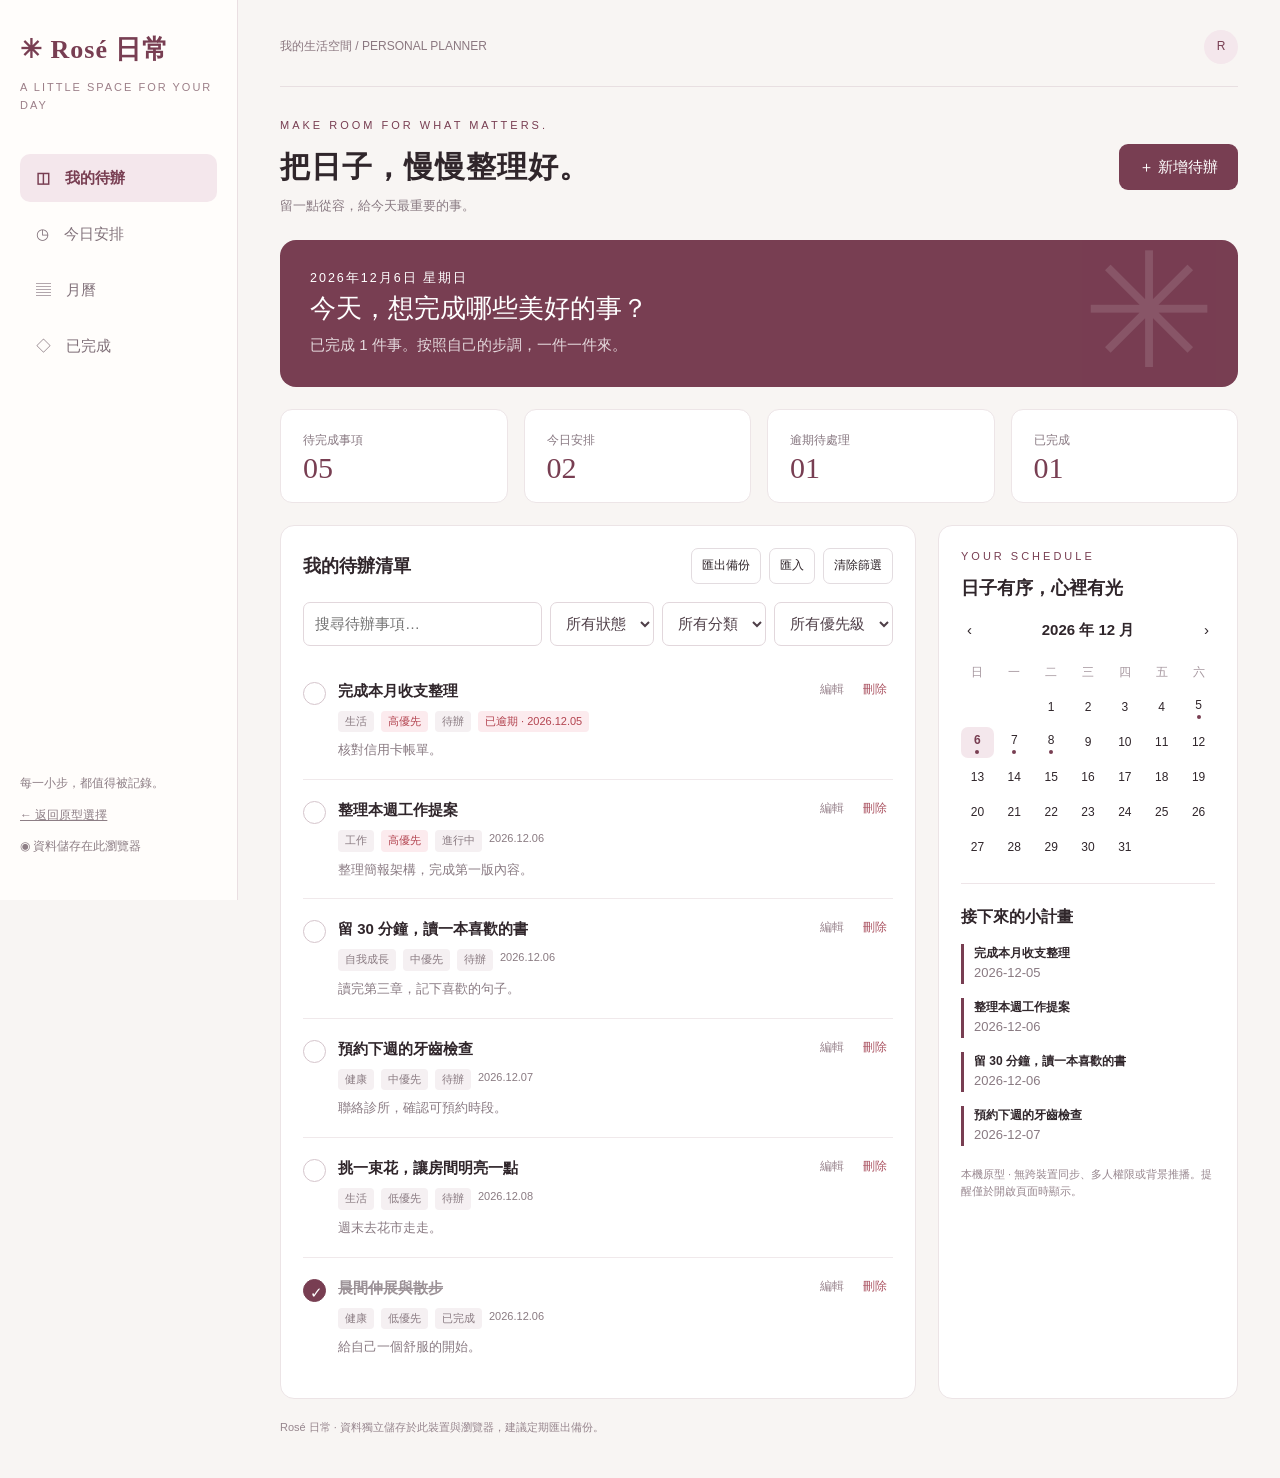
==== b/index.html @ 1c5a9a85 "Add files via upload" ====
<!doctype html><html lang="zh-Hant"><head><meta charset="UTF-8"><meta name="viewport" content="width=device-width,initial-scale=1"><meta name="theme-color" content="#783e52"><title>Rosé 日常｜個人待辦管理</title><link rel="stylesheet" href="style.css"><script src="app.js" defer></script></head><body data-app="b"></body></html>
---- b/style.css ----
*{box-sizing:border-box}body{margin:0;background:#f8f5f3;color:#30262b;font:15px/1.6 'Segoe UI','Microsoft JhengHei',sans-serif}button,input,select,textarea{font:inherit}button,a,input,select,textarea{outline-offset:4px}button{cursor:pointer}button,a{touch-action:manipulation}button{border:0;background:none;color:inherit}a{color:inherit}aside{position:fixed;inset:0 auto 0 0;width:238px;background:#fffdfb;border-right:1px solid #eadfe2;padding:32px 20px;display:flex;flex-direction:column;gap:12px}.logo{font:600 26px Georgia,serif;letter-spacing:1px;color:var(--accent)}.brand-note{font-size:11px;letter-spacing:2px;color:#9c7f88;margin-bottom:28px}nav{display:grid;gap:8px}nav button{text-align:left;padding:12px 16px;border-radius:10px;color:#807079}nav button.active{background:var(--soft);color:var(--accent);font-weight:700}.side-bottom{margin-top:auto;font-size:12px;color:#8d7e85}.side-bottom a{display:block;margin-top:12px}main{margin-left:238px;padding:30px 42px;max-width:1600px}.topbar{display:flex;justify-content:space-between;align-items:center;color:#8b7880;font-size:12px;border-bottom:1px solid #e8dfe1;padding-bottom:22px}.avatar{width:34px;height:34px;display:grid;place-items:center;border-radius:50%;background:var(--soft);color:var(--accent)}header{display:flex;justify-content:space-between;align-items:center;margin:30px 0 24px;gap:18px}h1{font-size:30px;letter-spacing:1px;margin:0 0 5px}h2{font-size:18px;margin:0}h3{margin:0;font-size:16px}.muted{color:#897a82;font-size:13px}.eyebrow{font-size:11px;color:var(--accent);letter-spacing:3px;margin-bottom:8px}.primary{background:var(--accent);color:white;padding:11px 20px;border-radius:9px;white-space:nowrap}.hero{background:var(--accent);color:#fff;border-radius:16px;padding:25px 30px;display:flex;justify-content:space-between;align-items:center;position:relative;overflow:hidden}.hero:after{content:'✳';font-size:160px;line-height:1;opacity:.12;position:absolute;right:22px;top:-8px}.hero h2{font:26px/1.5 Georgia,'Microsoft JhengHei',serif}.hero p{opacity:.8;margin:5px 0}.hero small{letter-spacing:2px}.stats{display:grid;grid-template-columns:repeat(4,1fr);gap:16px;margin:22px 0}.stat{background:white;border:1px solid #ede5e7;border-radius:12px;padding:17px 22px}.stat strong{display:block;font:30px Georgia,serif;color:var(--accent)}.stat span{font-size:12px;color:#877780}.layout{display:grid;grid-template-columns:minmax(0,1fr) 300px;gap:22px}.panel{background:white;border:1px solid #ece4e6;border-radius:14px;padding:22px}.panel-head{display:flex;justify-content:space-between;align-items:center;margin-bottom:18px;gap:10px}.toolbar{display:flex;flex-wrap:wrap;gap:8px;margin:15px 0}.toolbar input{flex:1;min-width:140px}input,select,textarea{border:1px solid #e2d7dc;background:#fff;border-radius:7px;padding:9px 11px;color:#4f3f48;min-width:0}select{max-width:100%}.task{display:flex;gap:12px;padding:18px 0;border-bottom:1px solid #f0e9eb;align-items:flex-start}.task:last-child{border-bottom:0}.check{border:1px solid #d5c5cc;border-radius:50%;width:23px;height:23px;flex-shrink:0;margin-top:3px;color:var(--accent)}.check.done{background:var(--accent);color:white;border-color:var(--accent)}.task-body{flex:1;min-width:0}.task-title{font-weight:600;text-align:left;padding:0;word-break:break-word}.completed .task-title{text-decoration:line-through;color:#9c9297}.meta{display:flex;gap:7px;flex-wrap:wrap;margin-top:8px;font-size:11px;color:#8a7b82}.tag{border-radius:4px;padding:2px 7px;background:#f5f0f2}.high,.overdue{color:#b34450;background:#fcebee}.community-國聚之碩{color:#396baf;background:#e9f0fb}.community-玉京名廈{color:#69737d;background:#edf0f3}.community-厚禮{color:#3e8063;background:#e6f2eb}.owner{color:#c23f48;background:#ffebed}.actions{display:flex;gap:7px;font-size:12px;color:#9b8790}.delete{color:#ac5664}.calendar-head{display:flex;align-items:center;justify-content:space-between;margin:14px 0}.calendar{display:grid;grid-template-columns:repeat(7,minmax(0,1fr));gap:4px;text-align:center;font-size:12px}.calendar .weekday{color:#a6979f;padding:6px 0}.day{border-radius:7px;min-height:31px;padding:4px 0;position:relative}.day.today{background:var(--soft);color:var(--accent);font-weight:700}.day.selected{outline:2px solid var(--accent)}.day.has:after{content:'';display:block;width:4px;height:4px;background:var(--accent);border-radius:50%;margin:auto}.side-card{margin-top:20px;padding-top:20px;border-top:1px solid #eee5e8}.reminder{font-size:12px;margin-top:14px;border-left:3px solid var(--accent);padding-left:10px}.notice{font-size:11px;color:#97868e;margin-top:20px}.empty{text-align:center;color:#9e8a94;padding:50px 10px}.calendar.large .day{min-height:90px;text-align:left;padding:8px;border:1px solid #efe7e9}.calendar.large .day small{display:block;font-size:10px;white-space:nowrap;overflow:hidden;text-overflow:ellipsis;color:var(--accent)}dialog{border:0;border-radius:16px;padding:28px;width:min(540px,calc(100% - 24px));box-shadow:0 20px 100px #34202b33}dialog::backdrop{background:#30222b77}form{display:grid;gap:14px}label{display:grid;gap:5px;font-size:12px;color:#796671}.form-row{display:grid;grid-template-columns:1fr 1fr;gap:12px}textarea{resize:vertical;min-height:80px}.dialog-head{display:flex;align-items:center;justify-content:space-between;margin-bottom:18px}.form-actions{display:flex;justify-content:flex-end;gap:10px}.toast{position:fixed;bottom:24px;left:50%;transform:translateX(-50%);background:#362c32;color:white;border-radius:8px;padding:10px 20px;z-index:5}.progress{height:5px;background:var(--soft);border-radius:8px;margin-top:12px}.progress i{display:block;height:100%;background:var(--accent);border-radius:8px}.community-cards{display:grid;grid-template-columns:repeat(3,1fr);gap:12px;margin:20px 0}.community-card{padding:18px;border-radius:10px;border:1px solid currentColor;text-align:left}.community-card strong{display:block;font-size:19px}.community-card small{font-size:11px}.c-theme{background:#f4f6f8;color:#243349}.c-theme aside{background:#172b43;color:#e4edf6;border-color:#172b43}.c-theme .logo{color:#fff}.c-theme nav button{color:#b8c8da}.c-theme nav button.active{background:#2b435e;color:#fff}.c-theme .brand-note,.c-theme .side-bottom{color:#9eafc2}.c-theme .hero{background:#243f5d}.c-theme .panel,.c-theme .stat{border-color:#e3e8ed}.c-theme .topbar{border-color:#e0e5eb}.c-theme .task{border-color:#edf0f4}.c-theme .notice{color:#718093}.c-theme .primary{background:#2c577c}.view-tools{display:flex;gap:8px;flex-wrap:wrap}.subtle{border:1px solid #e3dce0;border-radius:7px;padding:7px 10px;font-size:12px;background:white}#storage-warning{color:#b43f50}.mobile-brand{display:none}@media(min-width:1500px){main{margin-left:260px}aside{width:260px}}@media(max-width:1100px){main{padding:24px;margin-left:200px}aside{width:200px;padding:26px 15px}.layout{grid-template-columns:minmax(0,1fr)}.right{display:grid;grid-template-columns:1fr 1fr;gap:18px}.right .side-card{margin:0;border:0;padding:0}.stats{gap:10px}.stat{padding:14px}}@media(max-width:700px){aside{position:static;width:auto;padding:18px 18px 10px;border-right:0}.brand-note,.side-bottom{display:none}.logo{font-size:23px}nav{display:flex;overflow:auto;gap:5px;margin-top:10px}nav button{white-space:nowrap;padding:8px 12px;font-size:12px}main{margin:0;padding:16px}.topbar{padding-bottom:14px}header{margin:22px 0;align-items:flex-start}h1{font-size:25px}.primary{padding:10px 14px;font-size:13px}.hero{padding:22px}.hero h2{font-size:21px}.hero small{display:none}.stats{grid-template-columns:repeat(2,1fr);gap:10px}.stat strong{font-size:25px}.panel{padding:16px}.right{display:block}.right .side-card{margin-top:20px}.actions{flex-direction:column}.community-cards{gap:7px}.community-card{padding:11px 8px}.community-card strong{font-size:15px}.calendar.large .day{min-height:65px;padding:4px}.calendar.large{gap:2px}.form-row{grid-template-columns:1fr}.toolbar select{flex:1}.panel-head{flex-wrap:wrap}.view-tools{gap:5px}}
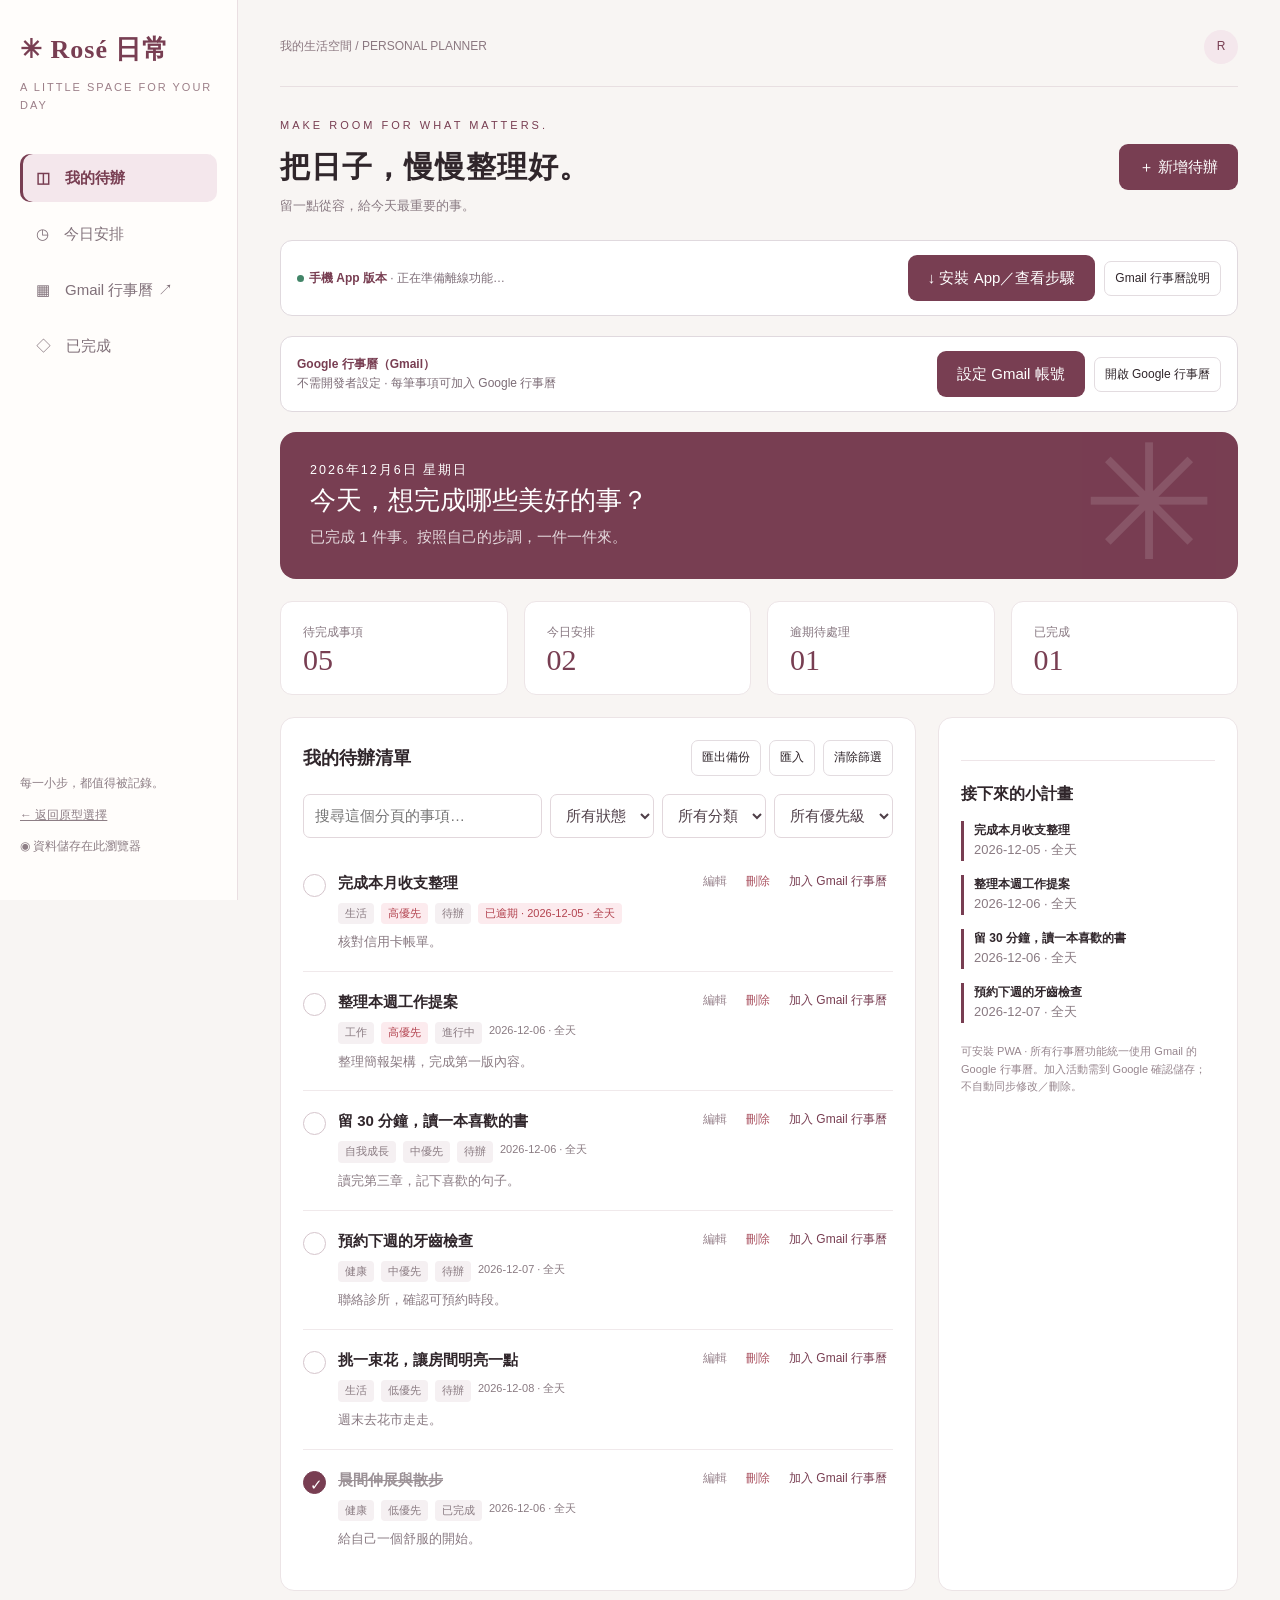
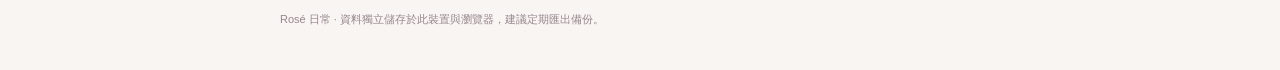
==== commit 10635df2: "Add files via upload" ====
--- a/b/index.html
+++ b/b/index.html
@@ -1 +1 @@
-<!doctype html><html lang="zh-Hant"><head><meta charset="UTF-8"><meta name="viewport" content="width=device-width,initial-scale=1"><meta name="theme-color" content="#783e52"><title>Rosé 日常｜個人待辦管理</title><link rel="stylesheet" href="style.css"><script src="app.js" defer></script></head><body data-app="b"></body></html>
+<!doctype html><html lang="zh-Hant"><head><meta charset="UTF-8"><meta name="viewport" content="width=device-width,initial-scale=1"><meta name="theme-color" content="#783e52"><title>Rosé 日常｜個人待辦管理</title><link rel="stylesheet" href="style.css"><script src="model.js" defer></script><script src="holidays.js" defer></script><script src="app.js" defer></script><link rel="manifest" href="manifest.webmanifest"><link rel="apple-touch-icon" href="icon-192.png"><meta name="apple-mobile-web-app-capable" content="yes"><script src="folders.js" defer></script><script src="views.js" defer></script><script src="mobile.js" defer></script><script src="gmail.js" defer></script><script src="calendar-gmail.js" defer></script></head><body data-app="b"></body></html>
--- a/b/style.css
+++ b/b/style.css
@@ -1 +1,9 @@
-*{box-sizing:border-box}body{margin:0;background:#f8f5f3;color:#30262b;font:15px/1.6 'Segoe UI','Microsoft JhengHei',sans-serif}button,input,select,textarea{font:inherit}button,a,input,select,textarea{outline-offset:4px}button{cursor:pointer}button,a{touch-action:manipulation}button{border:0;background:none;color:inherit}a{color:inherit}aside{position:fixed;inset:0 auto 0 0;width:238px;background:#fffdfb;border-right:1px solid #eadfe2;padding:32px 20px;display:flex;flex-direction:column;gap:12px}.logo{font:600 26px Georgia,serif;letter-spacing:1px;color:var(--accent)}.brand-note{font-size:11px;letter-spacing:2px;color:#9c7f88;margin-bottom:28px}nav{display:grid;gap:8px}nav button{text-align:left;padding:12px 16px;border-radius:10px;color:#807079}nav button.active{background:var(--soft);color:var(--accent);font-weight:700}.side-bottom{margin-top:auto;font-size:12px;color:#8d7e85}.side-bottom a{display:block;margin-top:12px}main{margin-left:238px;padding:30px 42px;max-width:1600px}.topbar{display:flex;justify-content:space-between;align-items:center;color:#8b7880;font-size:12px;border-bottom:1px solid #e8dfe1;padding-bottom:22px}.avatar{width:34px;height:34px;display:grid;place-items:center;border-radius:50%;background:var(--soft);color:var(--accent)}header{display:flex;justify-content:space-between;align-items:center;margin:30px 0 24px;gap:18px}h1{font-size:30px;letter-spacing:1px;margin:0 0 5px}h2{font-size:18px;margin:0}h3{margin:0;font-size:16px}.muted{color:#897a82;font-size:13px}.eyebrow{font-size:11px;color:var(--accent);letter-spacing:3px;margin-bottom:8px}.primary{background:var(--accent);color:white;padding:11px 20px;border-radius:9px;white-space:nowrap}.hero{background:var(--accent);color:#fff;border-radius:16px;padding:25px 30px;display:flex;justify-content:space-between;align-items:center;position:relative;overflow:hidden}.hero:after{content:'✳';font-size:160px;line-height:1;opacity:.12;position:absolute;right:22px;top:-8px}.hero h2{font:26px/1.5 Georgia,'Microsoft JhengHei',serif}.hero p{opacity:.8;margin:5px 0}.hero small{letter-spacing:2px}.stats{display:grid;grid-template-columns:repeat(4,1fr);gap:16px;margin:22px 0}.stat{background:white;border:1px solid #ede5e7;border-radius:12px;padding:17px 22px}.stat strong{display:block;font:30px Georgia,serif;color:var(--accent)}.stat span{font-size:12px;color:#877780}.layout{display:grid;grid-template-columns:minmax(0,1fr) 300px;gap:22px}.panel{background:white;border:1px solid #ece4e6;border-radius:14px;padding:22px}.panel-head{display:flex;justify-content:space-between;align-items:center;margin-bottom:18px;gap:10px}.toolbar{display:flex;flex-wrap:wrap;gap:8px;margin:15px 0}.toolbar input{flex:1;min-width:140px}input,select,textarea{border:1px solid #e2d7dc;background:#fff;border-radius:7px;padding:9px 11px;color:#4f3f48;min-width:0}select{max-width:100%}.task{display:flex;gap:12px;padding:18px 0;border-bottom:1px solid #f0e9eb;align-items:flex-start}.task:last-child{border-bottom:0}.check{border:1px solid #d5c5cc;border-radius:50%;width:23px;height:23px;flex-shrink:0;margin-top:3px;color:var(--accent)}.check.done{background:var(--accent);color:white;border-color:var(--accent)}.task-body{flex:1;min-width:0}.task-title{font-weight:600;text-align:left;padding:0;word-break:break-word}.completed .task-title{text-decoration:line-through;color:#9c9297}.meta{display:flex;gap:7px;flex-wrap:wrap;margin-top:8px;font-size:11px;color:#8a7b82}.tag{border-radius:4px;padding:2px 7px;background:#f5f0f2}.high,.overdue{color:#b34450;background:#fcebee}.community-國聚之碩{color:#396baf;background:#e9f0fb}.community-玉京名廈{color:#69737d;background:#edf0f3}.community-厚禮{color:#3e8063;background:#e6f2eb}.owner{color:#c23f48;background:#ffebed}.actions{display:flex;gap:7px;font-size:12px;color:#9b8790}.delete{color:#ac5664}.calendar-head{display:flex;align-items:center;justify-content:space-between;margin:14px 0}.calendar{display:grid;grid-template-columns:repeat(7,minmax(0,1fr));gap:4px;text-align:center;font-size:12px}.calendar .weekday{color:#a6979f;padding:6px 0}.day{border-radius:7px;min-height:31px;padding:4px 0;position:relative}.day.today{background:var(--soft);color:var(--accent);font-weight:700}.day.selected{outline:2px solid var(--accent)}.day.has:after{content:'';display:block;width:4px;height:4px;background:var(--accent);border-radius:50%;margin:auto}.side-card{margin-top:20px;padding-top:20px;border-top:1px solid #eee5e8}.reminder{font-size:12px;margin-top:14px;border-left:3px solid var(--accent);padding-left:10px}.notice{font-size:11px;color:#97868e;margin-top:20px}.empty{text-align:center;color:#9e8a94;padding:50px 10px}.calendar.large .day{min-height:90px;text-align:left;padding:8px;border:1px solid #efe7e9}.calendar.large .day small{display:block;font-size:10px;white-space:nowrap;overflow:hidden;text-overflow:ellipsis;color:var(--accent)}dialog{border:0;border-radius:16px;padding:28px;width:min(540px,calc(100% - 24px));box-shadow:0 20px 100px #34202b33}dialog::backdrop{background:#30222b77}form{display:grid;gap:14px}label{display:grid;gap:5px;font-size:12px;color:#796671}.form-row{display:grid;grid-template-columns:1fr 1fr;gap:12px}textarea{resize:vertical;min-height:80px}.dialog-head{display:flex;align-items:center;justify-content:space-between;margin-bottom:18px}.form-actions{display:flex;justify-content:flex-end;gap:10px}.toast{position:fixed;bottom:24px;left:50%;transform:translateX(-50%);background:#362c32;color:white;border-radius:8px;padding:10px 20px;z-index:5}.progress{height:5px;background:var(--soft);border-radius:8px;margin-top:12px}.progress i{display:block;height:100%;background:var(--accent);border-radius:8px}.community-cards{display:grid;grid-template-columns:repeat(3,1fr);gap:12px;margin:20px 0}.community-card{padding:18px;border-radius:10px;border:1px solid currentColor;text-align:left}.community-card strong{display:block;font-size:19px}.community-card small{font-size:11px}.c-theme{background:#f4f6f8;color:#243349}.c-theme aside{background:#172b43;color:#e4edf6;border-color:#172b43}.c-theme .logo{color:#fff}.c-theme nav button{color:#b8c8da}.c-theme nav button.active{background:#2b435e;color:#fff}.c-theme .brand-note,.c-theme .side-bottom{color:#9eafc2}.c-theme .hero{background:#243f5d}.c-theme .panel,.c-theme .stat{border-color:#e3e8ed}.c-theme .topbar{border-color:#e0e5eb}.c-theme .task{border-color:#edf0f4}.c-theme .notice{color:#718093}.c-theme .primary{background:#2c577c}.view-tools{display:flex;gap:8px;flex-wrap:wrap}.subtle{border:1px solid #e3dce0;border-radius:7px;padding:7px 10px;font-size:12px;background:white}#storage-warning{color:#b43f50}.mobile-brand{display:none}@media(min-width:1500px){main{margin-left:260px}aside{width:260px}}@media(max-width:1100px){main{padding:24px;margin-left:200px}aside{width:200px;padding:26px 15px}.layout{grid-template-columns:minmax(0,1fr)}.right{display:grid;grid-template-columns:1fr 1fr;gap:18px}.right .side-card{margin:0;border:0;padding:0}.stats{gap:10px}.stat{padding:14px}}@media(max-width:700px){aside{position:static;width:auto;padding:18px 18px 10px;border-right:0}.brand-note,.side-bottom{display:none}.logo{font-size:23px}nav{display:flex;overflow:auto;gap:5px;margin-top:10px}nav button{white-space:nowrap;padding:8px 12px;font-size:12px}main{margin:0;padding:16px}.topbar{padding-bottom:14px}header{margin:22px 0;align-items:flex-start}h1{font-size:25px}.primary{padding:10px 14px;font-size:13px}.hero{padding:22px}.hero h2{font-size:21px}.hero small{display:none}.stats{grid-template-columns:repeat(2,1fr);gap:10px}.stat strong{font-size:25px}.panel{padding:16px}.right{display:block}.right .side-card{margin-top:20px}.actions{flex-direction:column}.community-cards{gap:7px}.community-card{padding:11px 8px}.community-card strong{font-size:15px}.calendar.large .day{min-height:65px;padding:4px}.calendar.large{gap:2px}.form-row{grid-template-columns:1fr}.toolbar select{flex:1}.panel-head{flex-wrap:wrap}.view-tools{gap:5px}}
+*{box-sizing:border-box}body{margin:0;background:#f8f5f3;color:#30262b;font:15px/1.6 'Segoe UI','Microsoft JhengHei',sans-serif}button,input,select,textarea{font:inherit}button,a,input,select,textarea{outline-offset:4px}button{cursor:pointer}button,a{touch-action:manipulation}button{border:0;background:none;color:inherit}a{color:inherit}aside{position:fixed;inset:0 auto 0 0;width:238px;background:#fffdfb;border-right:1px solid #eadfe2;padding:32px 20px;display:flex;flex-direction:column;gap:12px}.logo{font:600 26px Georgia,serif;letter-spacing:1px;color:var(--accent)}.brand-note{font-size:11px;letter-spacing:2px;color:#9c7f88;margin-bottom:28px}nav{display:grid;gap:8px}nav button{text-align:left;padding:12px 16px;border-radius:10px;color:#807079}nav button.active{background:var(--soft);color:var(--accent);font-weight:700}.side-bottom{margin-top:auto;font-size:12px;color:#8d7e85}.side-bottom a{display:block;margin-top:12px}main{margin-left:238px;padding:30px 42px;max-width:1600px}.topbar{display:flex;justify-content:space-between;align-items:center;color:#8b7880;font-size:12px;border-bottom:1px solid #e8dfe1;padding-bottom:22px}.avatar{width:34px;height:34px;display:grid;place-items:center;border-radius:50%;background:var(--soft);color:var(--accent)}header{display:flex;justify-content:space-between;align-items:center;margin:30px 0 24px;gap:18px}h1{font-size:30px;letter-spacing:1px;margin:0 0 5px}h2{font-size:18px;margin:0}h3{margin:0;font-size:16px}.muted{color:#897a82;font-size:13px}.eyebrow{font-size:11px;color:var(--accent);letter-spacing:3px;margin-bottom:8px}.primary{background:var(--accent);color:white;padding:11px 20px;border-radius:9px;white-space:nowrap}.hero{background:var(--accent);color:#fff;border-radius:16px;padding:25px 30px;display:flex;justify-content:space-between;align-items:center;position:relative;overflow:hidden}.hero:after{content:'✳';font-size:160px;line-height:1;opacity:.12;position:absolute;right:22px;top:-8px}.hero h2{font:26px/1.5 Georgia,'Microsoft JhengHei',serif}.hero p{opacity:.8;margin:5px 0}.hero small{letter-spacing:2px}.stats{display:grid;grid-template-columns:repeat(4,1fr);gap:16px;margin:22px 0}.stat{background:white;border:1px solid #ede5e7;border-radius:12px;padding:17px 22px}.stat strong{display:block;font:30px Georgia,serif;color:var(--accent)}.stat span{font-size:12px;color:#877780}.layout{display:grid;grid-template-columns:minmax(0,1fr) 300px;gap:22px}.panel{background:white;border:1px solid #ece4e6;border-radius:14px;padding:22px}.panel-head{display:flex;justify-content:space-between;align-items:center;margin-bottom:18px;gap:10px}.toolbar{display:flex;flex-wrap:wrap;gap:8px;margin:15px 0}.toolbar input{flex:1;min-width:140px}input,select,textarea{border:1px solid #e2d7dc;background:#fff;border-radius:7px;padding:9px 11px;color:#4f3f48;min-width:0}select{max-width:100%}.task{display:flex;gap:12px;padding:18px 0;border-bottom:1px solid #f0e9eb;align-items:flex-start}.task:last-child{border-bottom:0}.check{border:1px solid #d5c5cc;border-radius:50%;width:23px;height:23px;flex-shrink:0;margin-top:3px;color:var(--accent)}.check.done{background:var(--accent);color:white;border-color:var(--accent)}.task-body{flex:1;min-width:0}.task-title{font-weight:600;text-align:left;padding:0;word-break:break-word}.completed .task-title{text-decoration:line-through;color:#9c9297}.meta{display:flex;gap:7px;flex-wrap:wrap;margin-top:8px;font-size:11px;color:#8a7b82}.tag{border-radius:4px;padding:2px 7px;background:#f5f0f2}.high,.overdue{color:#b34450;background:#fcebee}.owner{color:#c23f48;background:#ffebed}.actions{display:flex;gap:7px;font-size:12px;color:#9b8790}.delete{color:#ac5664}.calendar-head{display:flex;align-items:center;justify-content:space-between;margin:14px 0}.calendar{display:grid;grid-template-columns:repeat(7,minmax(0,1fr));gap:4px;text-align:center;font-size:12px}.calendar .weekday{color:#a6979f;padding:6px 0}.day{border-radius:7px;min-height:31px;padding:4px 0;position:relative}.day.today{background:var(--soft);color:var(--accent);font-weight:700}.day.selected{outline:2px solid var(--accent)}.day.has:after{content:'';display:block;width:4px;height:4px;background:var(--accent);border-radius:50%;margin:auto}.side-card{margin-top:20px;padding-top:20px;border-top:1px solid #eee5e8}.reminder{font-size:12px;margin-top:14px;border-left:3px solid var(--accent);padding-left:10px}.notice{font-size:11px;color:#97868e;margin-top:20px}.empty{text-align:center;color:#9e8a94;padding:50px 10px}.calendar.large .day{min-height:90px;text-align:left;padding:8px;border:1px solid #efe7e9}.calendar.large .day small{display:block;font-size:10px;white-space:nowrap;overflow:hidden;text-overflow:ellipsis;color:var(--accent)}dialog{border:0;border-radius:16px;padding:28px;width:min(540px,calc(100% - 24px));box-shadow:0 20px 100px #34202b33}dialog::backdrop{background:#30222b77}form{display:grid;gap:14px}label{display:grid;gap:5px;font-size:12px;color:#796671}.form-row{display:grid;grid-template-columns:1fr 1fr;gap:12px}textarea{resize:vertical;min-height:80px}.dialog-head{display:flex;align-items:center;justify-content:space-between;margin-bottom:18px}.form-actions{display:flex;justify-content:flex-end;gap:10px}.toast{position:fixed;bottom:24px;left:50%;transform:translateX(-50%);background:#362c32;color:white;border-radius:8px;padding:10px 20px;z-index:5}.progress{height:5px;background:var(--soft);border-radius:8px;margin-top:12px}.progress i{display:block;height:100%;background:var(--accent);border-radius:8px}.community-cards{display:grid;grid-template-columns:repeat(3,1fr);gap:12px;margin:20px 0}.community-card{padding:18px;border-radius:10px;border:1px solid currentColor;text-align:left}.community-card strong{display:block;font-size:19px}.community-card small{font-size:11px}.c-theme{background:#f4f6f8;color:#243349}.c-theme aside{background:#172b43;color:#e4edf6;border-color:#172b43}.c-theme .logo{color:#fff}.c-theme nav button{color:#b8c8da}.c-theme nav button.active{background:#2b435e;color:#fff}.c-theme .brand-note,.c-theme .side-bottom{color:#9eafc2}.c-theme .hero{background:#243f5d}.c-theme .panel,.c-theme .stat{border-color:#e3e8ed}.c-theme .topbar{border-color:#e0e5eb}.c-theme .task{border-color:#edf0f4}.c-theme .notice{color:#718093}.c-theme .primary{background:#2c577c}.view-tools{display:flex;gap:8px;flex-wrap:wrap}.subtle{border:1px solid #e3dce0;border-radius:7px;padding:7px 10px;font-size:12px;background:white}#storage-warning{color:#b43f50}.mobile-brand{display:none}@media(min-width:1500px){main{margin-left:260px}aside{width:260px}}@media(max-width:1100px){main{padding:24px;margin-left:200px}aside{width:200px;padding:26px 15px}.layout{grid-template-columns:minmax(0,1fr)}.right{display:grid;grid-template-columns:1fr 1fr;gap:18px}.right .side-card{margin:0;border:0;padding:0}.stats{gap:10px}.stat{padding:14px}}@media(max-width:700px){aside{position:static;width:auto;padding:18px 18px 10px;border-right:0}.brand-note,.side-bottom{display:none}.logo{font-size:23px}nav{display:flex;overflow:auto;gap:5px;margin-top:10px}nav button{white-space:nowrap;padding:8px 12px;font-size:12px}main{margin:0;padding:16px}.topbar{padding-bottom:14px}header{margin:22px 0;align-items:flex-start}h1{font-size:25px}.primary{padding:10px 14px;font-size:13px}.hero{padding:22px}.hero h2{font-size:21px}.hero small{display:none}.stats{grid-template-columns:repeat(2,1fr);gap:10px}.stat strong{font-size:25px}.panel{padding:16px}.right{display:block}.right .side-card{margin-top:20px}.actions{flex-direction:column}.community-cards{gap:7px}.community-card{padding:11px 8px}.community-card strong{font-size:15px}.calendar.large .day{min-height:65px;padding:4px}.calendar.large{gap:2px}.form-row{grid-template-columns:1fr}.toolbar select{flex:1}.panel-head{flex-wrap:wrap}.view-tools{gap:5px}}
+
+.mobile-hub{display:flex;flex-wrap:wrap;align-items:center;gap:9px;margin:20px 0;padding:14px 16px;border:1px solid #e0d9de;border-radius:12px;background:#fff}.mobile-hub p{flex:1;min-width:160px;margin:0;font-size:12px;color:#7d6d77}.mobile-hub strong{color:var(--accent)}.install-help{max-width:550px}.install-help p{font-size:14px}.install-help ol{padding-left:22px}.install-help button{margin-top:10px}.cal-action{color:var(--accent);white-space:nowrap}.actions{flex-wrap:wrap}.connection-dot{display:inline-block;width:7px;height:7px;background:#428568;border-radius:50%;margin-right:5px}.offline .connection-dot{background:#b28235}@media(display-mode:standalone){body{padding-top:env(safe-area-inset-top);padding-bottom:env(safe-area-inset-bottom)}.mobile-brand{display:block}}@media(max-width:700px){.mobile-hub{padding:12px}.mobile-hub .primary{width:100%}.actions{font-size:11px;max-width:70px}}
+
+.folder-section{margin:22px 0}.folder-grid{display:grid;grid-template-columns:repeat(auto-fill,minmax(150px,1fr));gap:12px}.folder-item{--folder-color:#6a7f94;border:1px solid #e0e5eb;border-radius:12px;text-align:left;padding:17px;background:white;min-width:0;overflow-wrap:anywhere;display:flex;flex-direction:column;gap:5px}.folder-item.active{border:2px solid var(--folder-color);background:#eef3f8;padding:16px}.folder-symbol{color:var(--folder-color);font-size:26px;line-height:1.2}.folder-item small{color:#788592}.folder-item.new-folder{border-style:dashed;color:#728297;justify-content:center;align-items:center}.folder-row{display:flex;align-items:center;gap:9px;padding:12px 0;border-top:1px solid #e8e1e5;flex-wrap:wrap}.folder-row strong{flex:1;min-width:70px;overflow-wrap:anywhere}.folder-row small{color:#8d7c86}.checkbox-label{display:flex;align-items:center;gap:8px;font-size:13px}.checkbox-label input{width:18px;height:18px}.calendar-options{display:flex;gap:14px;flex-wrap:wrap;margin:10px 0;font-size:12px}.calendar-options label{display:flex;align-items:center;gap:5px}.calendar-source{font-size:10px;color:#88919a;margin-top:12px}.weekend-text{color:#b35b68!important}.calendar .day.weekend{background:#f9f0f1;color:#aa5365}.calendar .day.holiday{background:#fbe7eb;color:#ae3b54}.calendar .day small.holiday-name{display:block;color:#af3e55;max-width:100%;overflow:hidden;text-overflow:ellipsis;white-space:nowrap;font-size:9px}.calendar:not(.large) .day:has(.holiday-name){min-height:44px}.calendar .day.today{box-shadow:inset 0 0 0 1px var(--accent)}.task .meta{max-width:100%}.meta span{overflow-wrap:anywhere}.calendar.large .day small{white-space:nowrap}input[type="time"]:disabled{background:#f1f1f1;color:#aaa}.google-sync-panel #sync-state{white-space:pre-line}@media(max-width:700px){.folder-grid{grid-template-columns:repeat(2,minmax(0,1fr));gap:9px}.folder-item{padding:13px}.folder-item.active{padding:12px}.form-row{grid-template-columns:minmax(0,1fr) minmax(0,1fr)}.calendar.large .day{min-height:85px}.calendar.large .day small{font-size:8px}.calendar-options{gap:8px}input[type="date"],input[type="time"]{width:100%;padding:9px 5px}.folder-row button{padding:6px;font-size:11px}}
+
+[hidden]{display:none!important}.single-view{grid-template-columns:minmax(0,1fr)}.section-summary{display:grid;grid-template-columns:repeat(3,minmax(0,1fr));gap:14px;margin:20px 0}.section-summary>div{border:1px solid #e0e5eb;background:white;border-radius:12px;padding:16px 22px}.section-summary small{display:block;color:#7f8a96}.section-summary strong{font-size:28px;color:var(--accent)}.record-context{display:flex;gap:12px;align-items:center;flex-wrap:wrap;border-radius:8px;padding:10px 13px;margin-top:16px;font-size:12px}.repair-context{background:#eef3f9;color:#35587d}.meeting-context{background:#f5f0f8;color:#745581}.record-context+article{padding:13px 0 20px}.reminder-group{margin:20px 0}.reminder-group h3{display:flex;justify-content:space-between;background:#f3f5f8;border-radius:8px;padding:12px 14px}.reminder-group h3 span{font-size:12px;color:#7d8793}.day-agenda{margin-top:24px}.day-agenda h3{margin-bottom:12px}.calendar-prompt{color:#8b7f89;padding:16px 0;font-size:13px}body[data-view]:not([data-view="overview"]) .mobile-hub{display:none}nav button.active{box-shadow:inset 3px 0 0 currentColor}body[data-view="calendar"] .calendar.large .day{min-height:110px}.actions{min-width:0}.actions button{max-width:100%}.cal-action{white-space:normal;overflow-wrap:anywhere}.google-sync-panel #sync-state{white-space:pre-line}@media(max-width:700px){.section-summary{gap:8px;margin:14px 0}.section-summary>div{padding:12px}.section-summary strong{font-size:23px}body[data-view="calendar"] .calendar.large .day{min-height:90px}.record-context{gap:6px}nav button.active{box-shadow:inset 0 -3px 0 currentColor}.actions{width:70px;flex-shrink:0}}
+
+nav a.calendar-nav{text-decoration:none;padding:12px 16px;border-radius:10px;color:#807079;display:block}.c-theme nav a.calendar-nav{color:#b8c8da}nav a.calendar-nav:hover{background:var(--soft);color:var(--accent)}.gmail-calendar-gateway{text-align:center;padding:40px 20px;max-width:650px;margin:auto}.gmail-calendar-gateway p{color:#7e8290;font-size:14px;line-height:1.8}.gmail-calendar-gateway a{display:inline-block;text-decoration:none;margin:18px 0}.gmail-calendar-symbol{font-size:50px;color:var(--accent)}.right{display:block}@media(max-width:700px){nav a.calendar-nav{white-space:nowrap;font-size:12px;padding:8px 12px}}
